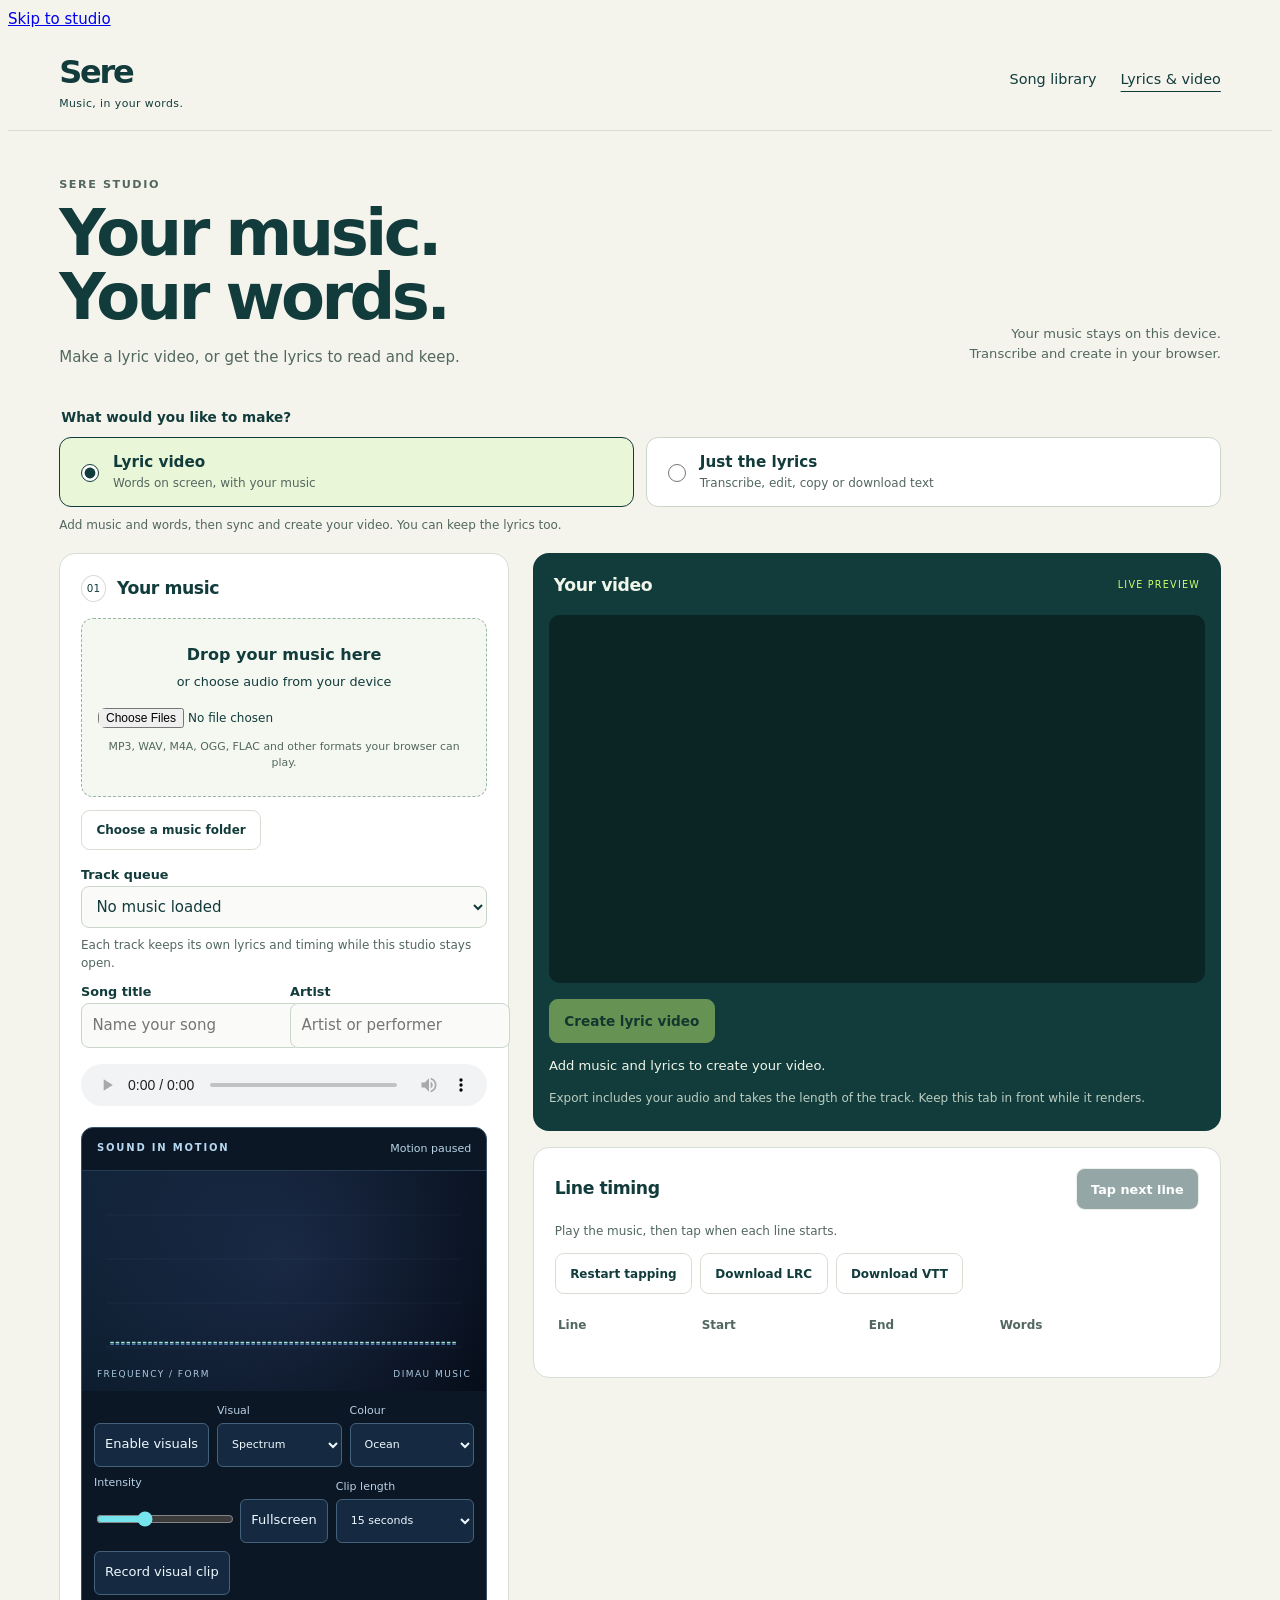
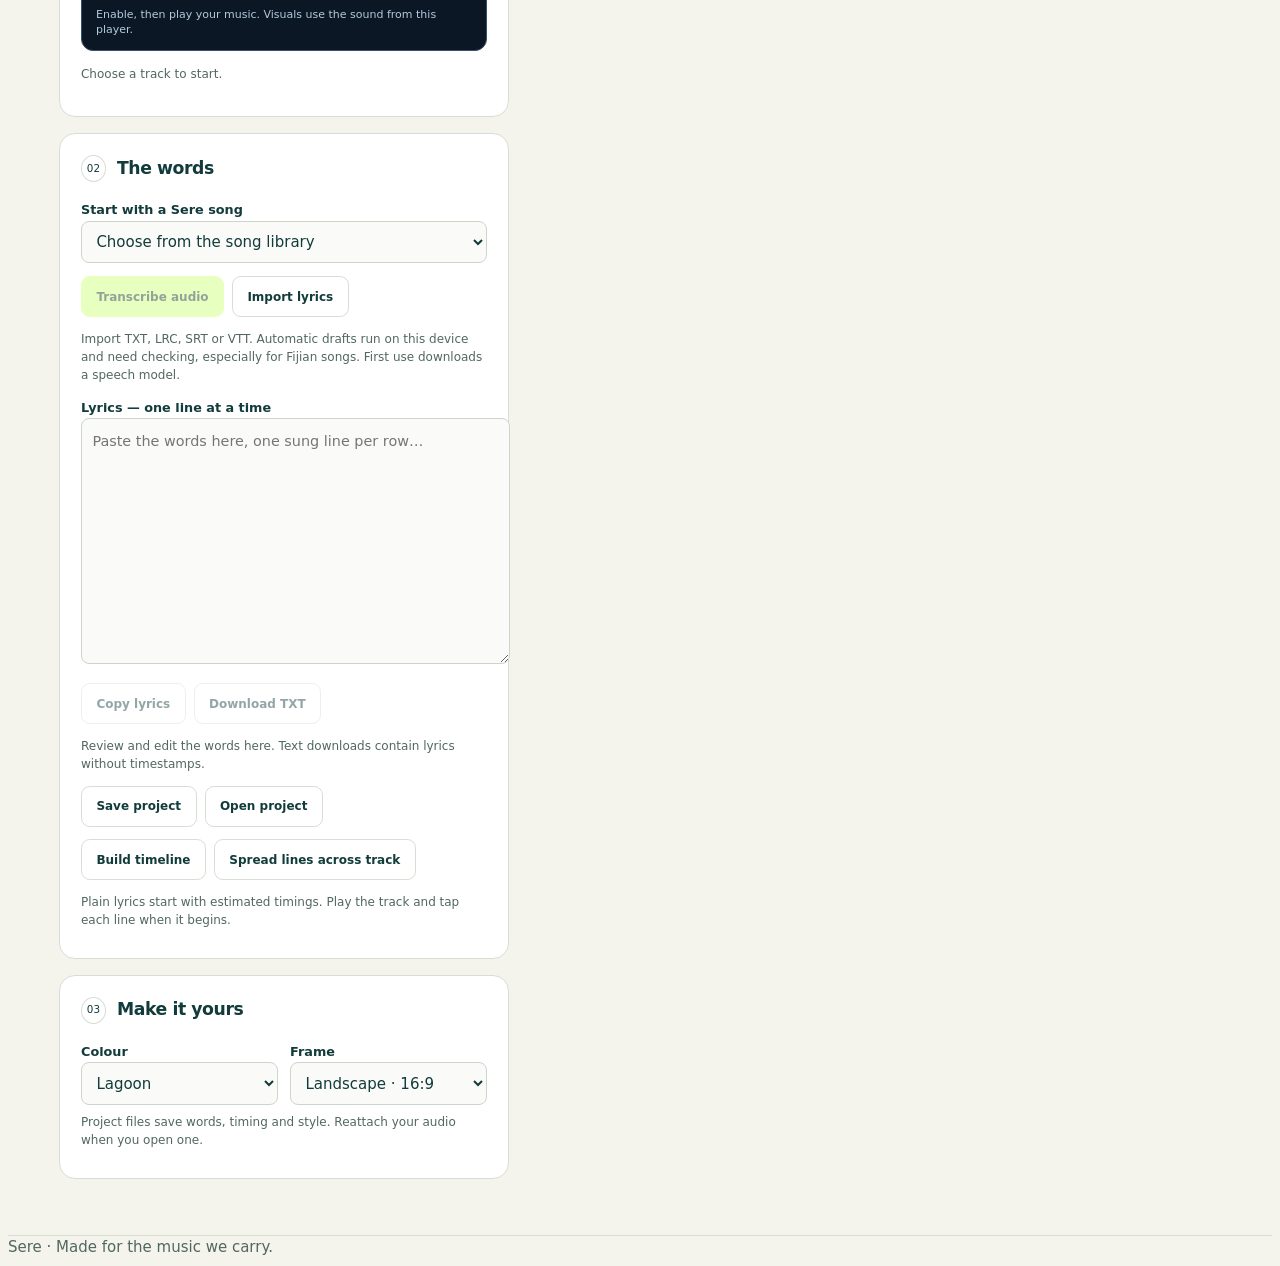
==== studio.html @ a0deb3d9 "Add real audio visuals and preserve Sere lyric-video audio routing" ====
<!doctype html>
<html lang="en">
<head><meta charset="utf-8"><meta name="viewport" content="width=device-width,initial-scale=1"><meta name="description" content="Turn your music into a lyric video, or transcribe, edit and download just the lyrics with Sere."><title>Lyrics & Video Studio · Sere</title><link rel="stylesheet" href="studio.css"></head>
<body>
<a class="skip" href="#main">Skip to studio</a>
<header class="topbar"><a class="brand" href="index.html">Sere<span>Music, in your words.</span></a><nav aria-label="Main"><a href="index.html">Song library</a><a href="studio.html" aria-current="page">Lyrics & video</a></nav></header>
<main id="main">
<div class="intro"><div><p class="eyebrow">SERE STUDIO</p><h1>Your music.<br>Your words.</h1><p>Make a lyric video, or get the lyrics to read and keep.</p></div><p class="local-note">Your music stays on this device.<br>Transcribe and create in your browser.</p></div>
<fieldset class="output-choice"><legend>What would you like to make?</legend><label><input type="radio" name="output" value="video" checked><span><strong>Lyric video</strong><small>Words on screen, with your music</small></span></label><label><input type="radio" name="output" value="lyrics"><span><strong>Just the lyrics</strong><small>Transcribe, edit, copy or download text</small></span></label></fieldset>
<p id="mode-status" class="hint" role="status">Add music and words, then sync and create your video. You can keep the lyrics too.</p>
<div class="workspace">
<section class="editor" aria-label="Music and lyrics">
<div class="panel"><div class="step-title"><span>01</span><h2>Your music</h2></div>
<div id="drop-zone" class="drop-zone"><label for="music-file"><strong>Drop your music here</strong><span>or choose audio from your device</span></label><input id="music-file" type="file" accept="audio/*,.mp3,.wav,.m4a,.ogg,.flac,.opus" multiple><p>MP3, WAV, M4A, OGG, FLAC and other formats your browser can play.</p></div>
<div class="toolbar"><label class="file-button" for="music-folder">Choose a music folder<input id="music-folder" type="file" accept="audio/*" webkitdirectory multiple></label></div>
<label for="queue">Track queue</label><select id="queue"><option value="">No music loaded</option></select><p class="hint">Each track keeps its own lyrics and timing while this studio stays open.</p>
<div class="fields"><div><label for="title">Song title</label><input id="title" maxlength="160" placeholder="Name your song"></div><div><label for="artist">Artist</label><input id="artist" maxlength="160" placeholder="Artist or performer"></div></div>
<audio id="track" controls preload="metadata" aria-label="Your music"></audio>
<dimau-music-visualiser id="music-visuals" for="track" export></dimau-music-visualiser>
<p id="music-status" role="status">Choose a track to start.</p></div>
<div class="panel"><div class="step-title"><span>02</span><h2>The words</h2></div>
<label for="library-song">Start with a Sere song</label><select id="library-song"><option value="">Choose from the song library</option></select>
<div id="source-audio-panel" hidden><label for="source-audio">Available source recordings</label><select id="source-audio"></select><div class="toolbar"><button id="use-source-audio" type="button">Load source recording</button><button id="cancel-source-audio" type="button" hidden>Cancel loading</button></div><p class="hint">Vocal and accompaniment versions are labelled separately. A source must allow browser access to load here; its original link stays available below.</p></div>
<div class="toolbar"><button id="transcribe" class="primary" type="button" disabled>Transcribe audio</button><button id="cancel-transcribe" type="button" hidden>Cancel transcription</button><label class="file-button" for="lyrics-file">Import lyrics<input id="lyrics-file" type="file" accept=".txt,.lrc,.srt,.vtt,.json"></label></div>
<p class="hint">Import TXT, LRC, SRT or VTT. Automatic drafts run on this device and need checking, especially for Fijian songs. First use downloads a speech model.</p>
<p id="transcribe-status" role="status"></p>
<label for="lyrics">Lyrics — one line at a time</label><textarea id="lyrics" rows="10" maxlength="200000" placeholder="Paste the words here, one sung line per row…" spellcheck="false"></textarea>
<div class="toolbar"><button id="copy-lyrics" type="button" disabled>Copy lyrics</button><button id="download-lyrics" type="button" disabled>Download TXT</button></div>
<p id="lyrics-status" class="hint" role="status">Review and edit the words here. Text downloads contain lyrics without timestamps.</p>
<textarea id="copy-fallback" rows="4" readonly hidden aria-label="Lyrics ready to copy" spellcheck="false"></textarea>
<p id="library-source" class="hint"></p>
<div class="toolbar"><button id="save-project" type="button">Save project</button><label class="file-button" for="project-file">Open project<input id="project-file" type="file" accept=".json"></label></div>
<div class="toolbar" data-video-only><button id="apply-lyrics" type="button">Build timeline</button><button id="spread" type="button">Spread lines across track</button></div>
<p class="hint" id="timing-note" data-video-only>Plain lyrics start with estimated timings. Play the track and tap each line when it begins.</p></div>
<div class="panel" data-video-only><div class="step-title"><span>03</span><h2>Make it yours</h2></div>
<div class="fields"><div><label for="theme">Colour</label><select id="theme"><option value="lagoon">Lagoon</option><option value="sunset">Sunset</option><option value="midnight">Midnight</option></select></div><div><label for="aspect">Frame</label><select id="aspect"><option value="landscape">Landscape · 16:9</option><option value="portrait">Portrait · 9:16</option><option value="square">Square · 1:1</option></select></div></div>
<p class="hint">Project files save words, timing and style. Reattach your audio when you open one.</p></div>
</section>
<section class="preview-column" aria-label="Video preview and export" data-video-only>
<div class="preview-card"><div class="preview-heading"><h2>Your video</h2><span>LIVE PREVIEW</span></div><div class="canvas-wrap"><canvas id="video-preview" width="1280" height="720" aria-label="Lyric video preview">Your browser needs canvas support to preview a lyric video.</canvas></div>
<div class="export-actions"><button id="export-video" class="primary" type="button" disabled>Create lyric video</button><button id="cancel-export" type="button" hidden>Cancel export</button><a id="download-video" class="primary" download hidden>Download video</a></div>
<progress id="export-progress" value="0" max="1" hidden aria-label="Video export progress"></progress><p id="export-status" role="status">Add music and lyrics to create your video.</p><p class="hint">Export includes your audio and takes the length of the track. Keep this tab in front while it renders.</p></div>
<div class="panel timeline-panel"><div class="timeline-heading"><h2>Line timing</h2><button id="tap" type="button" disabled>Tap next line</button></div><p id="tap-status" role="status">Play the music, then tap when each line starts.</p>
<div class="toolbar"><button id="reset-taps" type="button">Restart tapping</button><button id="download-lrc" type="button">Download LRC</button><button id="download-vtt" type="button">Download VTT</button></div>
<div class="table-scroll"><table><caption class="sr-only">Editable lyric line start and end times in minutes and seconds</caption><thead><tr><th scope="col">Line</th><th scope="col">Start</th><th scope="col">End</th><th scope="col">Words</th></tr></thead><tbody id="timeline"></tbody></table></div>
<p id="validation" role="status"></p></div>
</section></div>
</main><footer>Sere · Made for the music we carry.</footer>
<script src="music-visualiser.js"></script><script src="songs.js"></script><script src="catalogue.js"></script><script type="module" src="studio.js"></script>
</body></html>
---- studio.css ----
@import url('style.css');
.output-choice{display:flex;flex-wrap:wrap;gap:.75rem;border:0;padding:0;margin:0 0 .6rem;min-width:0}.output-choice legend{font-size:.85rem;font-weight:650;margin-bottom:.6rem}.output-choice label{display:flex;align-items:center;gap:.7rem;flex:1;min-width:230px;border:1px solid #cbd5c9;border-radius:.75rem;background:white;padding:.85rem 1rem;margin:0;cursor:pointer}.output-choice label:has(input:checked){border-color:#123b3b;background:#eaf6d8}.output-choice input{width:1.1rem;height:1.1rem;flex:none;accent-color:#123b3b}.output-choice strong,.output-choice small{display:block}.output-choice strong{font-size:.95rem}.output-choice small{font-size:.75rem;font-weight:400;color:#526760}.lyrics-only{grid-template-columns:1fr!important}.lyrics-only .editor{grid-template-columns:minmax(280px,.8fr) minmax(350px,1.2fr);align-items:start}#mode-status{margin-bottom:1.2rem}#lyrics-status{min-height:1.5em}@media(max-width:720px){.lyrics-only .editor{grid-template-columns:1fr}.output-choice label{min-width:0;flex-basis:100%}}
:root{--bg:#f4f4ed;--deep:#123b3b;--accent:#ccff72;--muted:#526760;--line:#d7ded4}
body{background:var(--bg);color:var(--deep);font:15px/1.5 system-ui,sans-serif}button,input,select,textarea{font:inherit}button,.file-button,.primary{cursor:pointer;border:1px solid var(--line);background:#fff;color:var(--deep);padding:.65rem .9rem;border-radius:.55rem;font-weight:650;text-decoration:none;display:inline-flex;align-items:center;justify-content:center;gap:.4rem}button:hover,.file-button:hover{background:#edf3e7}button:disabled{opacity:.45;cursor:not-allowed}button:focus-visible,a:focus-visible,input:focus-visible,select:focus-visible,textarea:focus-visible{outline:3px solid #f1855e;outline-offset:3px}[hidden]{display:none!important}
.topbar{display:flex;align-items:center;justify-content:space-between;padding:1.1rem clamp(1rem,4vw,4rem);background:var(--bg);color:var(--deep);border-bottom:1px solid var(--line)}.brand{font-weight:850;font-size:2rem;text-decoration:none;letter-spacing:-.07em;color:var(--deep)}.brand span{display:block;font-size:.68rem;letter-spacing:.04em;font-weight:500}.topbar nav{display:flex;gap:1.5rem}.topbar nav a{font-size:.9rem;text-decoration:none;color:var(--deep)}.topbar nav a[aria-current]{text-decoration:underline;text-underline-offset:.45rem}
main{max-width:1520px;padding:2.5rem clamp(1rem,4vw,4rem);margin:auto}.intro{display:flex;align-items:end;justify-content:space-between;margin-bottom:2rem;gap:2rem}.intro h1{font-size:clamp(2.4rem,5vw,4.8rem);line-height:1.01;letter-spacing:-.055em;margin:.4rem 0 1rem;font-weight:750}.intro p{color:var(--muted);margin:.4rem 0}.eyebrow{letter-spacing:.14em;font-size:.7rem;font-weight:750}.local-note{font-size:.82rem;text-align:right;padding-bottom:.3rem}.workspace{display:grid;grid-template-columns:minmax(280px,.85fr) minmax(400px,1.3fr);gap:1.5rem;align-items:start}.editor{display:grid;gap:1rem}.panel{background:#fff;border:1px solid var(--line);border-radius:1rem;padding:1.3rem}.step-title{display:flex;align-items:center;gap:.7rem;margin-bottom:1rem}.step-title span{font-size:.65rem;border:1px solid var(--line);padding:.3rem;border-radius:50%}h2{font-size:1.08rem;letter-spacing:-.025em;margin:0}label{font-size:.8rem;margin:.7rem 0 .3rem;font-weight:650}input,select,textarea{background:#fafbf8;color:var(--deep);border:1px solid #cbd5c9;border-radius:.5rem;width:100%;padding:.65rem;min-width:0}textarea{resize:vertical;font-size:.9rem;line-height:1.55}.fields{display:grid;grid-template-columns:1fr 1fr;gap:.75rem}.drop-zone{border:1.5px dashed #96b5a6;background:#f5f8f1;padding:1.5rem 1rem;border-radius:.75rem;text-align:center}.drop-zone.dragging{background:#e1f3ce;border-color:var(--deep)}.drop-zone label{cursor:pointer;margin:0}.drop-zone strong{font-size:1rem}.drop-zone span{display:block;font-size:.8rem;font-weight:400;margin:.3rem}.drop-zone p{font-size:.68rem;color:var(--muted);margin:.65rem 0 0}.drop-zone input{margin-top:.75rem;font-size:.75rem;background:transparent;border:0;padding:0}audio{width:100%;margin-top:1rem;height:42px}.toolbar{display:flex;flex-wrap:wrap;gap:.5rem;margin:.8rem 0}.toolbar button,.file-button{font-size:.75rem}.file-button{margin:0;position:relative;overflow:hidden}.file-button input{position:absolute;opacity:0;width:100%;height:100%;inset:0;cursor:pointer}.file-button:focus-within{outline:3px solid #f1855e;outline-offset:2px}.hint{font-size:.75rem;color:var(--muted);margin:.5rem 0}.preview-column{display:grid;gap:1rem;position:sticky;top:1rem}.preview-card{border-radius:1rem;background:var(--deep);padding:1rem;color:#f0f6e9}.preview-heading{display:flex;align-items:center;justify-content:space-between;margin:.2rem .3rem 1rem}.preview-heading span{font-size:.6rem;letter-spacing:.13em;color:var(--accent)}.canvas-wrap{background:#0b2424;border-radius:.7rem;overflow:hidden;display:flex;justify-content:center;min-height:180px}canvas{display:block;width:100%;height:auto;max-height:65vh;object-fit:contain}.export-actions{display:flex;flex-wrap:wrap;gap:.6rem;margin:1rem 0 .5rem}.primary{background:var(--accent);border-color:var(--accent);color:#163322;font-size:.85rem}.primary:hover{background:#b8ed5c}.preview-card .hint{color:#bbcec1}.preview-card #export-status{font-size:.82rem;min-height:1.4em}progress{width:100%;accent-color:var(--accent)}.timeline-heading{display:flex;align-items:center;justify-content:space-between;gap:.6rem}.timeline-heading button{background:var(--deep);color:#fff;font-size:.8rem}.timeline-panel p{font-size:.75rem;color:var(--muted)}.table-scroll{overflow:auto;max-height:330px}table{width:100%;border-collapse:collapse;font-size:.75rem;text-align:left}th{position:sticky;top:0;background:#fff;z-index:1;font-weight:600;color:var(--muted);padding:.6rem .2rem}td{padding:.3rem .15rem;border-top:1px solid #edf0e9}td input{font-size:.72rem;padding:.4rem;width:5.7rem}td .line-words{width:100%;min-width:7rem}td button{padding:.3rem .45rem;font-size:.7rem}tr.active{background:#eaf6d8}tr.tapped{border-left:3px solid #21845f}#validation:not(:empty){color:#a23a21}#music-status{font-size:.75rem;color:var(--muted)}#transcribe-status{font-size:.75rem;min-height:0}footer{border-top:1px solid var(--line);margin-top:1rem;color:var(--muted)}.sr-only{position:absolute;width:1px;height:1px;overflow:hidden;clip:rect(0,0,0,0)}
@media(max-width:980px){.workspace{grid-template-columns:1fr 1fr;gap:1rem}main{padding:1.5rem 1rem}.panel{padding:1rem}.preview-column{position:static}}@media(max-width:720px){.workspace{grid-template-columns:1fr}.intro{align-items:start}.local-note{display:none}.topbar{padding:1rem}.topbar nav{gap:1rem}.topbar nav a{font-size:.78rem}.preview-column{position:static}.intro h1{font-size:3rem}.intro{margin-bottom:1.5rem}.preview-card{order:0}.fields{gap:.5rem}canvas{max-height:60vh}}

/* Keep the timing table inside its panel on narrow screens. */
.workspace > *, .panel {min-width:0}.table-scroll {max-width:100%}
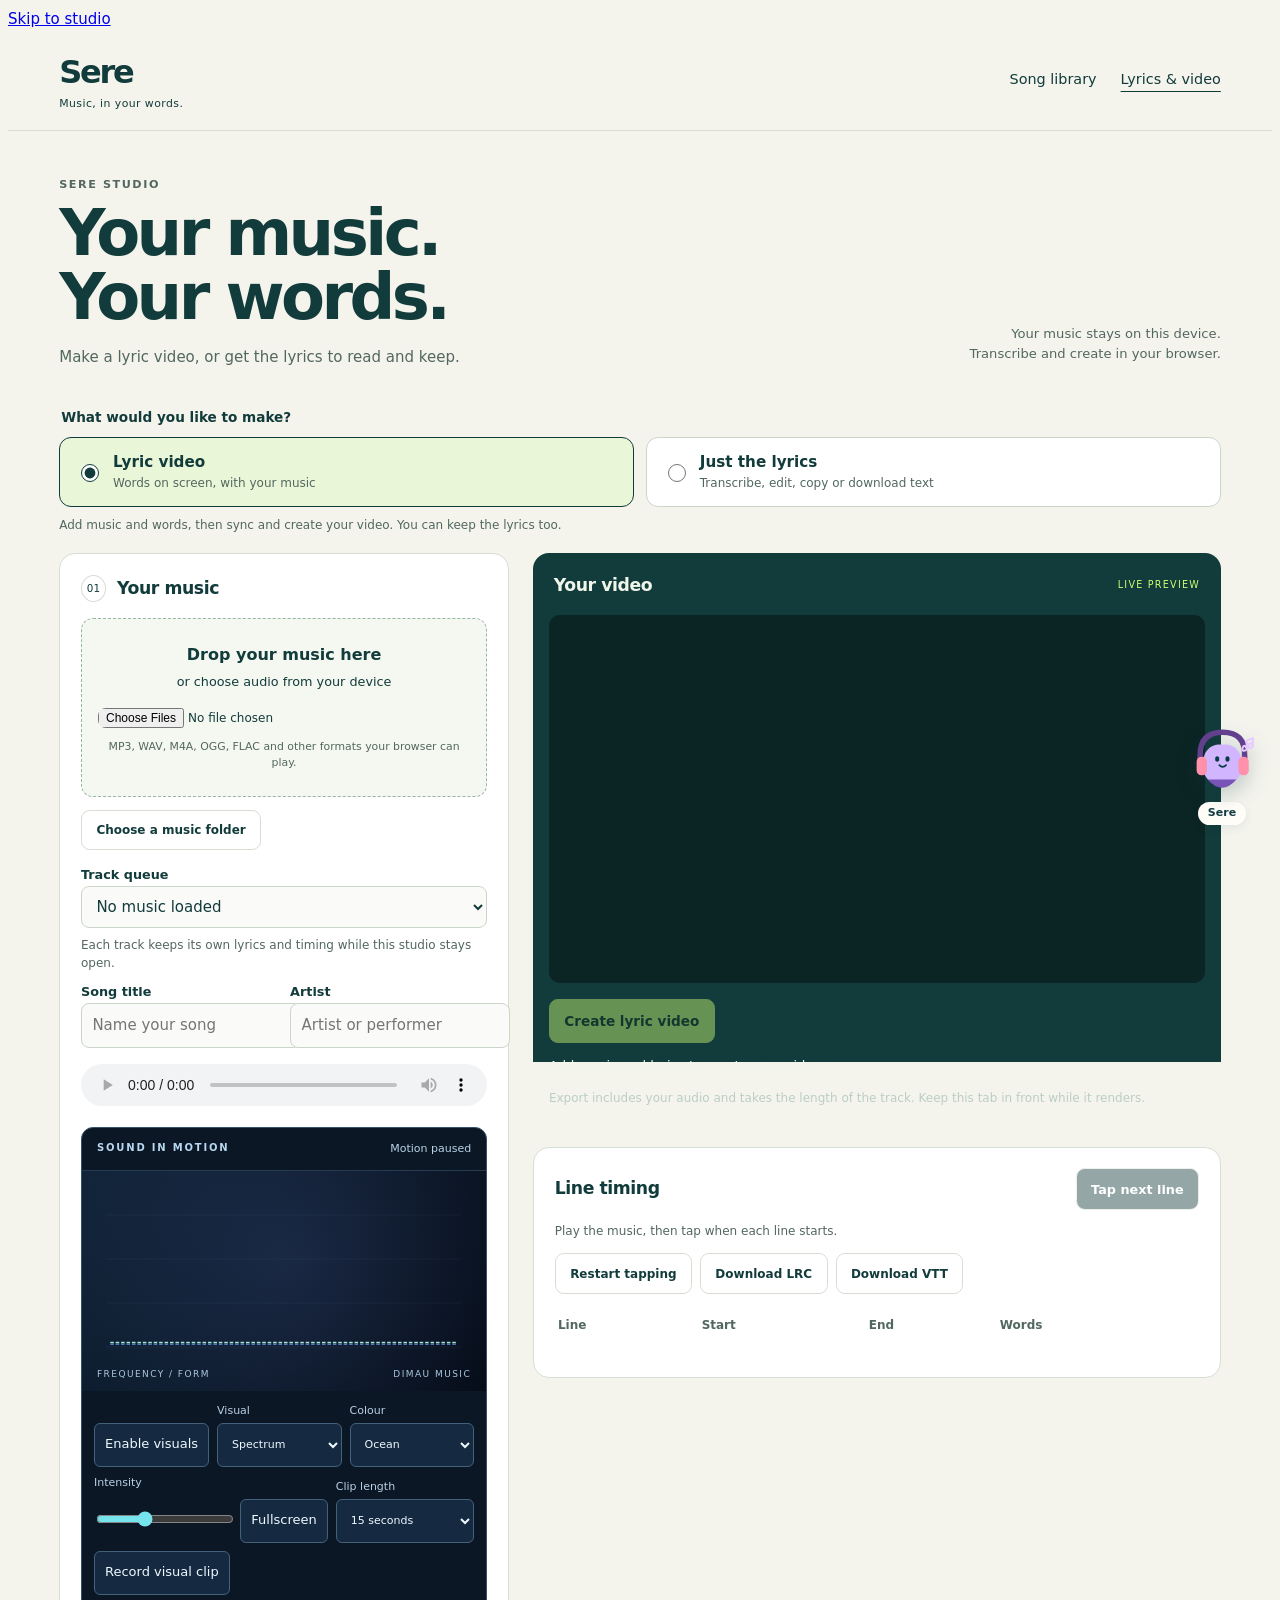
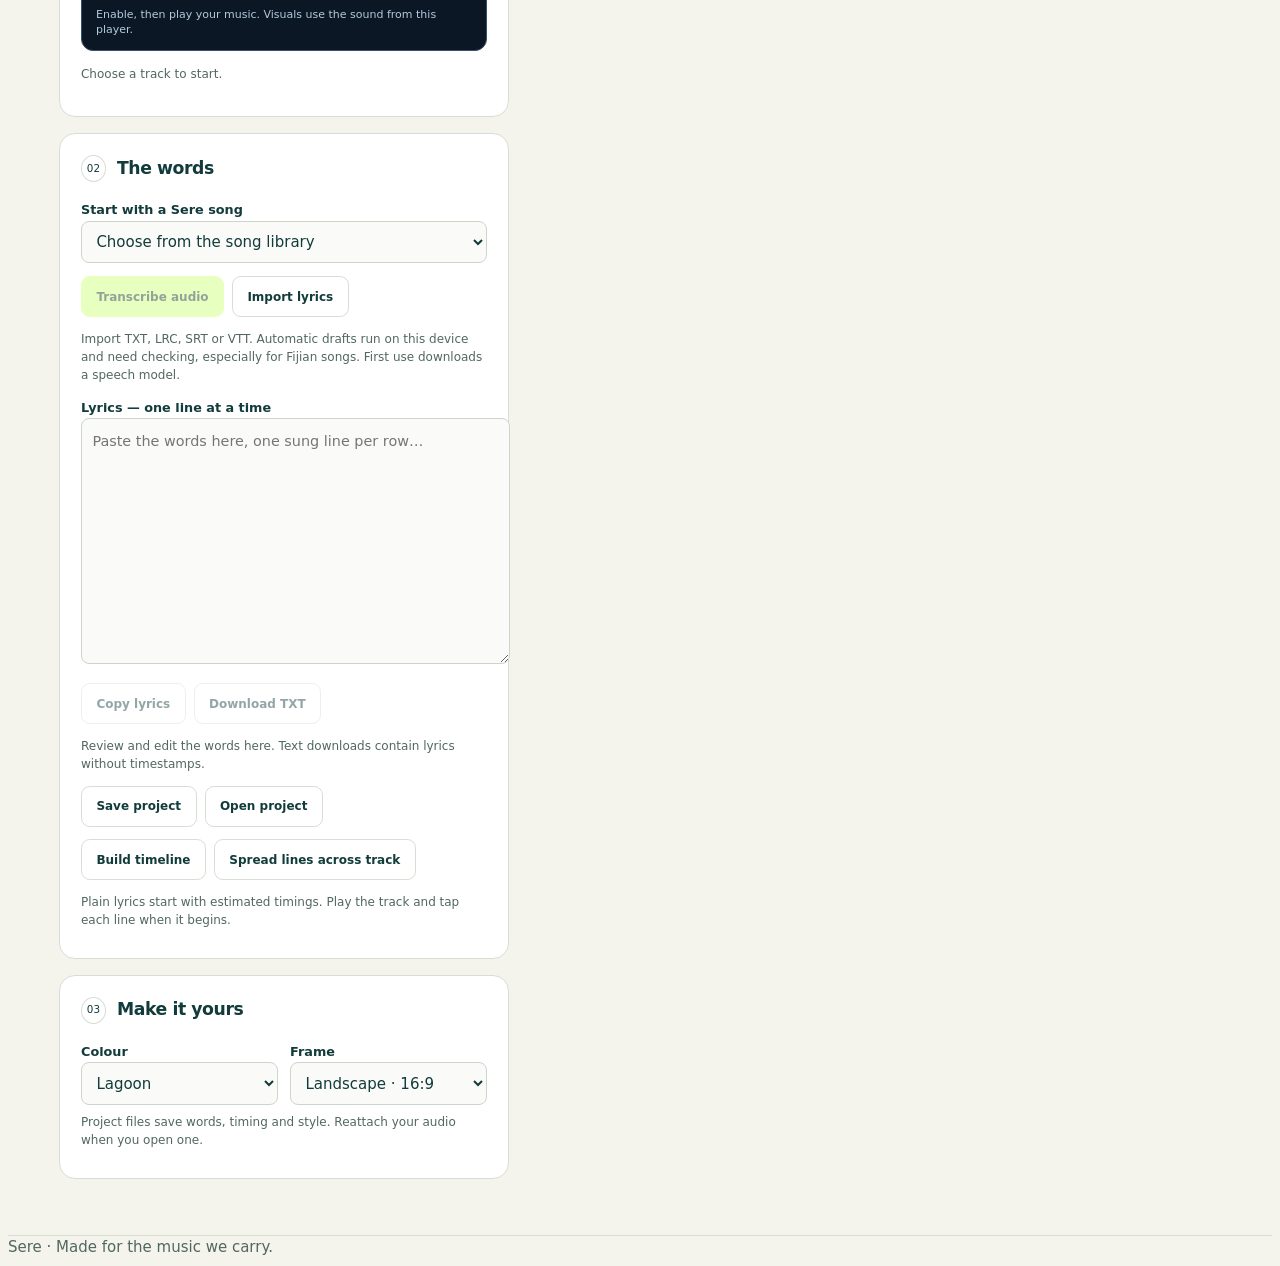
==== commit 366c34bc: "Install the customised Dimau app companion" ====
--- a/studio.html
+++ b/studio.html
@@ -47,4 +47,5 @@
 </section></div>
 </main><footer>Sere · Made for the music we carry.</footer>
 <script src="music-visualiser.js"></script><script src="songs.js"></script><script src="catalogue.js"></script><script type="module" src="studio.js"></script>
+<script src="/dimau-companion.js?v=20261025b" data-app="sere" defer></script>
 </body></html>
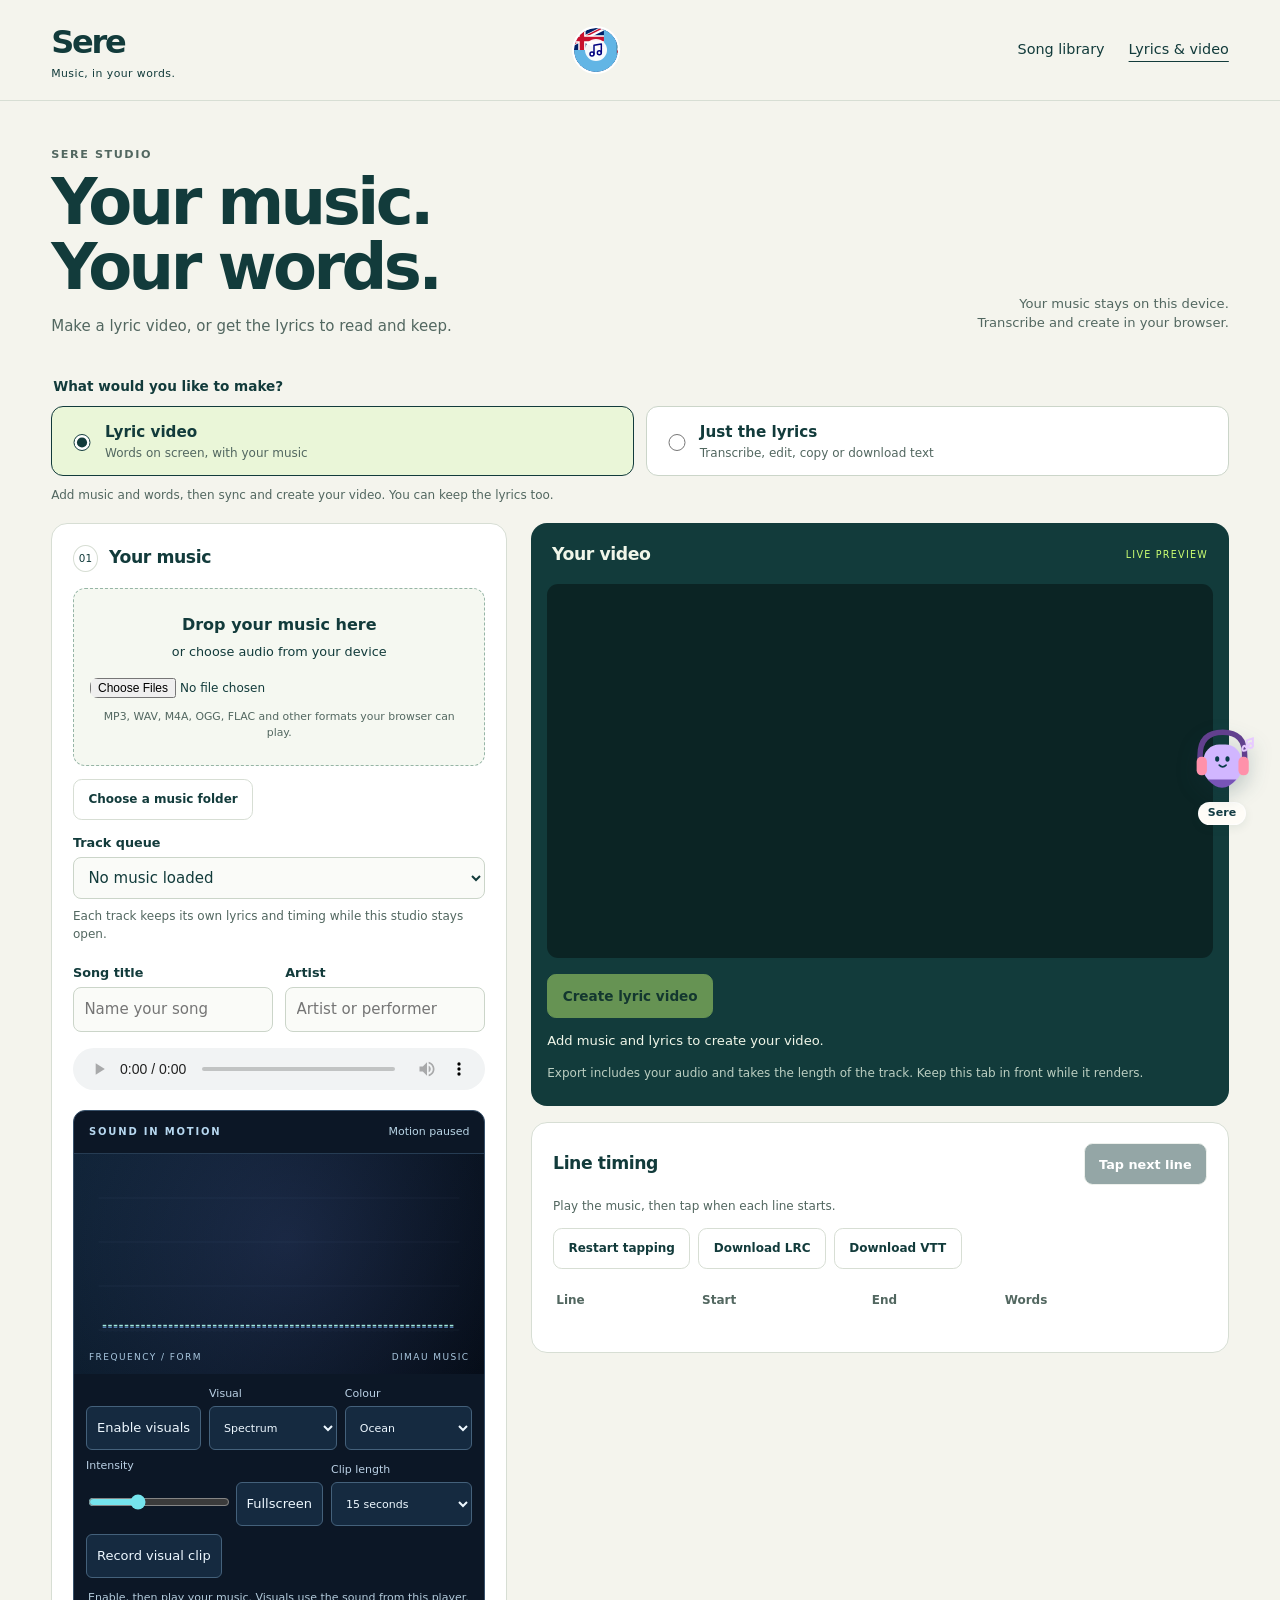
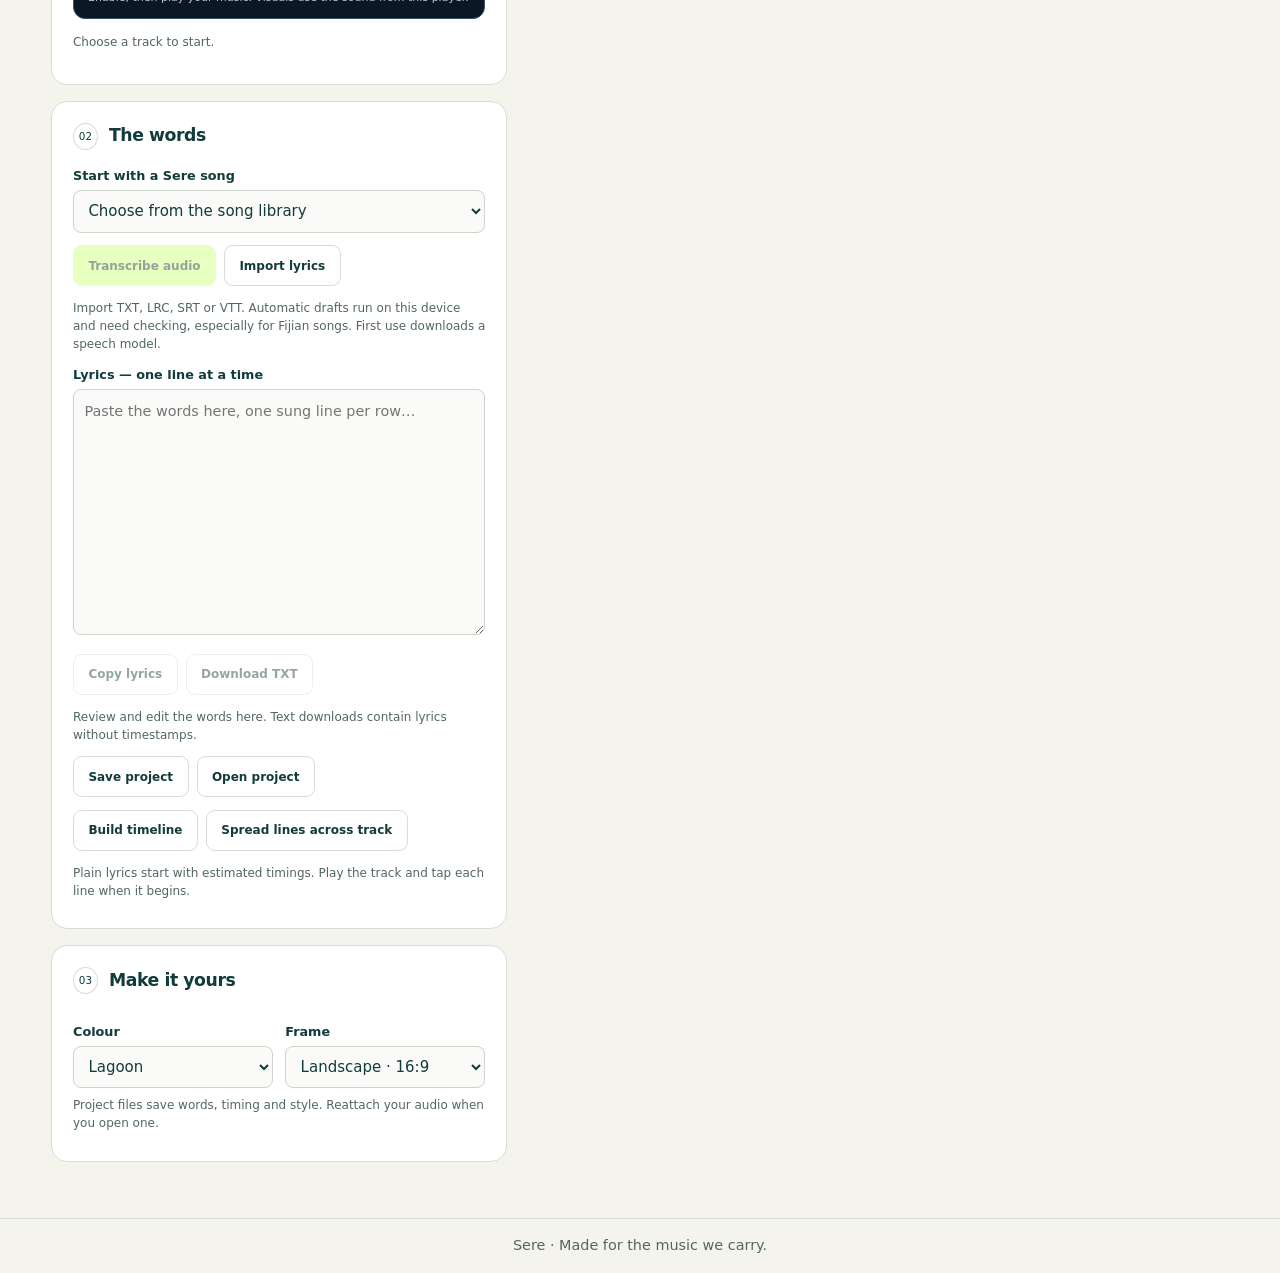
==== commit 442e83b6: "Connect the shared public Supabase music library" ====
--- a/studio.html
+++ b/studio.html
@@ -1,9 +1,10 @@
 <!doctype html>
 <html lang="en">
-<head><meta charset="utf-8"><meta name="viewport" content="width=device-width,initial-scale=1"><meta name="description" content="Turn your music into a lyric video, or transcribe, edit and download just the lyrics with Sere."><title>Lyrics & Video Studio · Sere</title><link rel="stylesheet" href="studio.css"></head>
+<head><meta charset="utf-8"><meta name="viewport" content="width=device-width,initial-scale=1"><meta name="description" content="Turn your music into a lyric video, or transcribe, edit and download just the lyrics with Sere."><title>Lyrics & Video Studio · Sere</title><link rel="stylesheet" href="studio.css?v=20261026-shared-music"><link rel="stylesheet" href="/shared-music/launcher.css?v=20261026-1">
+</head>
 <body>
 <a class="skip" href="#main">Skip to studio</a>
-<header class="topbar"><a class="brand" href="index.html">Sere<span>Music, in your words.</span></a><nav aria-label="Main"><a href="index.html">Song library</a><a href="studio.html" aria-current="page">Lyrics & video</a></nav></header>
+<header class="topbar"><a class="brand" href="index.html">Sere<span>Music, in your words.</span></a><span data-shared-music-slot></span><nav aria-label="Main"><a href="index.html">Song library</a><a href="studio.html" aria-current="page">Lyrics & video</a></nav></header>
 <main id="main">
 <div class="intro"><div><p class="eyebrow">SERE STUDIO</p><h1>Your music.<br>Your words.</h1><p>Make a lyric video, or get the lyrics to read and keep.</p></div><p class="local-note">Your music stays on this device.<br>Transcribe and create in your browser.</p></div>
 <fieldset class="output-choice"><legend>What would you like to make?</legend><label><input type="radio" name="output" value="video" checked><span><strong>Lyric video</strong><small>Words on screen, with your music</small></span></label><label><input type="radio" name="output" value="lyrics"><span><strong>Just the lyrics</strong><small>Transcribe, edit, copy or download text</small></span></label></fieldset>
@@ -48,4 +49,5 @@
 </main><footer>Sere · Made for the music we carry.</footer>
 <script src="music-visualiser.js"></script><script src="songs.js"></script><script src="catalogue.js"></script><script type="module" src="studio.js"></script>
 <script src="/dimau-companion.js?v=20261025b" data-app="sere" defer></script>
+<script src="/shared-music/launcher.js?v=20261026-1" defer></script>
 </body></html>
--- a/studio.css
+++ b/studio.css
@@ -2,9 +2,9 @@
 .output-choice{display:flex;flex-wrap:wrap;gap:.75rem;border:0;padding:0;margin:0 0 .6rem;min-width:0}.output-choice legend{font-size:.85rem;font-weight:650;margin-bottom:.6rem}.output-choice label{display:flex;align-items:center;gap:.7rem;flex:1;min-width:230px;border:1px solid #cbd5c9;border-radius:.75rem;background:white;padding:.85rem 1rem;margin:0;cursor:pointer}.output-choice label:has(input:checked){border-color:#123b3b;background:#eaf6d8}.output-choice input{width:1.1rem;height:1.1rem;flex:none;accent-color:#123b3b}.output-choice strong,.output-choice small{display:block}.output-choice strong{font-size:.95rem}.output-choice small{font-size:.75rem;font-weight:400;color:#526760}.lyrics-only{grid-template-columns:1fr!important}.lyrics-only .editor{grid-template-columns:minmax(280px,.8fr) minmax(350px,1.2fr);align-items:start}#mode-status{margin-bottom:1.2rem}#lyrics-status{min-height:1.5em}@media(max-width:720px){.lyrics-only .editor{grid-template-columns:1fr}.output-choice label{min-width:0;flex-basis:100%}}
 :root{--bg:#f4f4ed;--deep:#123b3b;--accent:#ccff72;--muted:#526760;--line:#d7ded4}
 body{background:var(--bg);color:var(--deep);font:15px/1.5 system-ui,sans-serif}button,input,select,textarea{font:inherit}button,.file-button,.primary{cursor:pointer;border:1px solid var(--line);background:#fff;color:var(--deep);padding:.65rem .9rem;border-radius:.55rem;font-weight:650;text-decoration:none;display:inline-flex;align-items:center;justify-content:center;gap:.4rem}button:hover,.file-button:hover{background:#edf3e7}button:disabled{opacity:.45;cursor:not-allowed}button:focus-visible,a:focus-visible,input:focus-visible,select:focus-visible,textarea:focus-visible{outline:3px solid #f1855e;outline-offset:3px}[hidden]{display:none!important}
-.topbar{display:flex;align-items:center;justify-content:space-between;padding:1.1rem clamp(1rem,4vw,4rem);background:var(--bg);color:var(--deep);border-bottom:1px solid var(--line)}.brand{font-weight:850;font-size:2rem;text-decoration:none;letter-spacing:-.07em;color:var(--deep)}.brand span{display:block;font-size:.68rem;letter-spacing:.04em;font-weight:500}.topbar nav{display:flex;gap:1.5rem}.topbar nav a{font-size:.9rem;text-decoration:none;color:var(--deep)}.topbar nav a[aria-current]{text-decoration:underline;text-underline-offset:.45rem}
+.topbar{display:flex;align-items:center;justify-content:space-between;flex-wrap:wrap;gap:16px;padding:1.1rem clamp(1rem,4vw,4rem);background:var(--bg);color:var(--deep);border-bottom:1px solid var(--line)}.brand{font-weight:850;font-size:2rem;text-decoration:none;letter-spacing:-.07em;color:var(--deep)}.brand span{display:block;font-size:.68rem;letter-spacing:.04em;font-weight:500}.topbar nav{display:flex;gap:1.5rem}.topbar nav a{font-size:.9rem;text-decoration:none;color:var(--deep)}.topbar nav a[aria-current]{text-decoration:underline;text-underline-offset:.45rem}
 main{max-width:1520px;padding:2.5rem clamp(1rem,4vw,4rem);margin:auto}.intro{display:flex;align-items:end;justify-content:space-between;margin-bottom:2rem;gap:2rem}.intro h1{font-size:clamp(2.4rem,5vw,4.8rem);line-height:1.01;letter-spacing:-.055em;margin:.4rem 0 1rem;font-weight:750}.intro p{color:var(--muted);margin:.4rem 0}.eyebrow{letter-spacing:.14em;font-size:.7rem;font-weight:750}.local-note{font-size:.82rem;text-align:right;padding-bottom:.3rem}.workspace{display:grid;grid-template-columns:minmax(280px,.85fr) minmax(400px,1.3fr);gap:1.5rem;align-items:start}.editor{display:grid;gap:1rem}.panel{background:#fff;border:1px solid var(--line);border-radius:1rem;padding:1.3rem}.step-title{display:flex;align-items:center;gap:.7rem;margin-bottom:1rem}.step-title span{font-size:.65rem;border:1px solid var(--line);padding:.3rem;border-radius:50%}h2{font-size:1.08rem;letter-spacing:-.025em;margin:0}label{font-size:.8rem;margin:.7rem 0 .3rem;font-weight:650}input,select,textarea{background:#fafbf8;color:var(--deep);border:1px solid #cbd5c9;border-radius:.5rem;width:100%;padding:.65rem;min-width:0}textarea{resize:vertical;font-size:.9rem;line-height:1.55}.fields{display:grid;grid-template-columns:1fr 1fr;gap:.75rem}.drop-zone{border:1.5px dashed #96b5a6;background:#f5f8f1;padding:1.5rem 1rem;border-radius:.75rem;text-align:center}.drop-zone.dragging{background:#e1f3ce;border-color:var(--deep)}.drop-zone label{cursor:pointer;margin:0}.drop-zone strong{font-size:1rem}.drop-zone span{display:block;font-size:.8rem;font-weight:400;margin:.3rem}.drop-zone p{font-size:.68rem;color:var(--muted);margin:.65rem 0 0}.drop-zone input{margin-top:.75rem;font-size:.75rem;background:transparent;border:0;padding:0}audio{width:100%;margin-top:1rem;height:42px}.toolbar{display:flex;flex-wrap:wrap;gap:.5rem;margin:.8rem 0}.toolbar button,.file-button{font-size:.75rem}.file-button{margin:0;position:relative;overflow:hidden}.file-button input{position:absolute;opacity:0;width:100%;height:100%;inset:0;cursor:pointer}.file-button:focus-within{outline:3px solid #f1855e;outline-offset:2px}.hint{font-size:.75rem;color:var(--muted);margin:.5rem 0}.preview-column{display:grid;gap:1rem;position:sticky;top:1rem}.preview-card{border-radius:1rem;background:var(--deep);padding:1rem;color:#f0f6e9}.preview-heading{display:flex;align-items:center;justify-content:space-between;margin:.2rem .3rem 1rem}.preview-heading span{font-size:.6rem;letter-spacing:.13em;color:var(--accent)}.canvas-wrap{background:#0b2424;border-radius:.7rem;overflow:hidden;display:flex;justify-content:center;min-height:180px}canvas{display:block;width:100%;height:auto;max-height:65vh;object-fit:contain}.export-actions{display:flex;flex-wrap:wrap;gap:.6rem;margin:1rem 0 .5rem}.primary{background:var(--accent);border-color:var(--accent);color:#163322;font-size:.85rem}.primary:hover{background:#b8ed5c}.preview-card .hint{color:#bbcec1}.preview-card #export-status{font-size:.82rem;min-height:1.4em}progress{width:100%;accent-color:var(--accent)}.timeline-heading{display:flex;align-items:center;justify-content:space-between;gap:.6rem}.timeline-heading button{background:var(--deep);color:#fff;font-size:.8rem}.timeline-panel p{font-size:.75rem;color:var(--muted)}.table-scroll{overflow:auto;max-height:330px}table{width:100%;border-collapse:collapse;font-size:.75rem;text-align:left}th{position:sticky;top:0;background:#fff;z-index:1;font-weight:600;color:var(--muted);padding:.6rem .2rem}td{padding:.3rem .15rem;border-top:1px solid #edf0e9}td input{font-size:.72rem;padding:.4rem;width:5.7rem}td .line-words{width:100%;min-width:7rem}td button{padding:.3rem .45rem;font-size:.7rem}tr.active{background:#eaf6d8}tr.tapped{border-left:3px solid #21845f}#validation:not(:empty){color:#a23a21}#music-status{font-size:.75rem;color:var(--muted)}#transcribe-status{font-size:.75rem;min-height:0}footer{border-top:1px solid var(--line);margin-top:1rem;color:var(--muted)}.sr-only{position:absolute;width:1px;height:1px;overflow:hidden;clip:rect(0,0,0,0)}
-@media(max-width:980px){.workspace{grid-template-columns:1fr 1fr;gap:1rem}main{padding:1.5rem 1rem}.panel{padding:1rem}.preview-column{position:static}}@media(max-width:720px){.workspace{grid-template-columns:1fr}.intro{align-items:start}.local-note{display:none}.topbar{padding:1rem}.topbar nav{gap:1rem}.topbar nav a{font-size:.78rem}.preview-column{position:static}.intro h1{font-size:3rem}.intro{margin-bottom:1.5rem}.preview-card{order:0}.fields{gap:.5rem}canvas{max-height:60vh}}
+@media(max-width:980px){.workspace{grid-template-columns:1fr 1fr;gap:1rem}main{padding:1.5rem 1rem}.panel{padding:1rem}.preview-column{position:static}}@media(max-width:720px){.workspace{grid-template-columns:1fr}.intro{align-items:start}.local-note{display:none}.topbar{padding:1rem}.topbar nav{gap:1rem;flex-basis:100%;justify-content:space-between}.topbar nav a{font-size:.78rem}.preview-column{position:static}.intro h1{font-size:3rem}.intro{margin-bottom:1.5rem}.preview-card{order:0}.fields{gap:.5rem}canvas{max-height:60vh}}
 
 /* Keep the timing table inside its panel on narrow screens. */
 .workspace > *, .panel {min-width:0}.table-scroll {max-width:100%}
--- a/shared-music/launcher.css
+++ b/shared-music/launcher.css
@@ -0,0 +1 @@
+[data-shared-music-slot]{display:inline-flex;align-items:center;justify-content:center;min-width:48px;min-height:48px;vertical-align:middle}.dsm-launcher-button{display:inline-grid;place-items:center;width:48px;height:48px;min-width:48px;min-height:48px;padding:2px;border:0;border-radius:50%;background:#fff;color:#10324d;cursor:pointer}.dsm-launcher-button img{display:block;width:44px;height:44px;border-radius:50%;animation:dsm-spin 12s linear infinite;animation-play-state:paused}.dsm-launcher-button[data-shared-music-playing=true] img{animation-play-state:running}.dsm-launcher-button:focus-visible{outline:3px solid #006b8c;outline-offset:3px}.dsm-launcher-button[data-shared-music-error]{outline:2px solid #a13b19}@keyframes dsm-spin{to{transform:rotate(360deg)}}@media(prefers-reduced-motion:reduce){.dsm-launcher-button img{animation:none}}
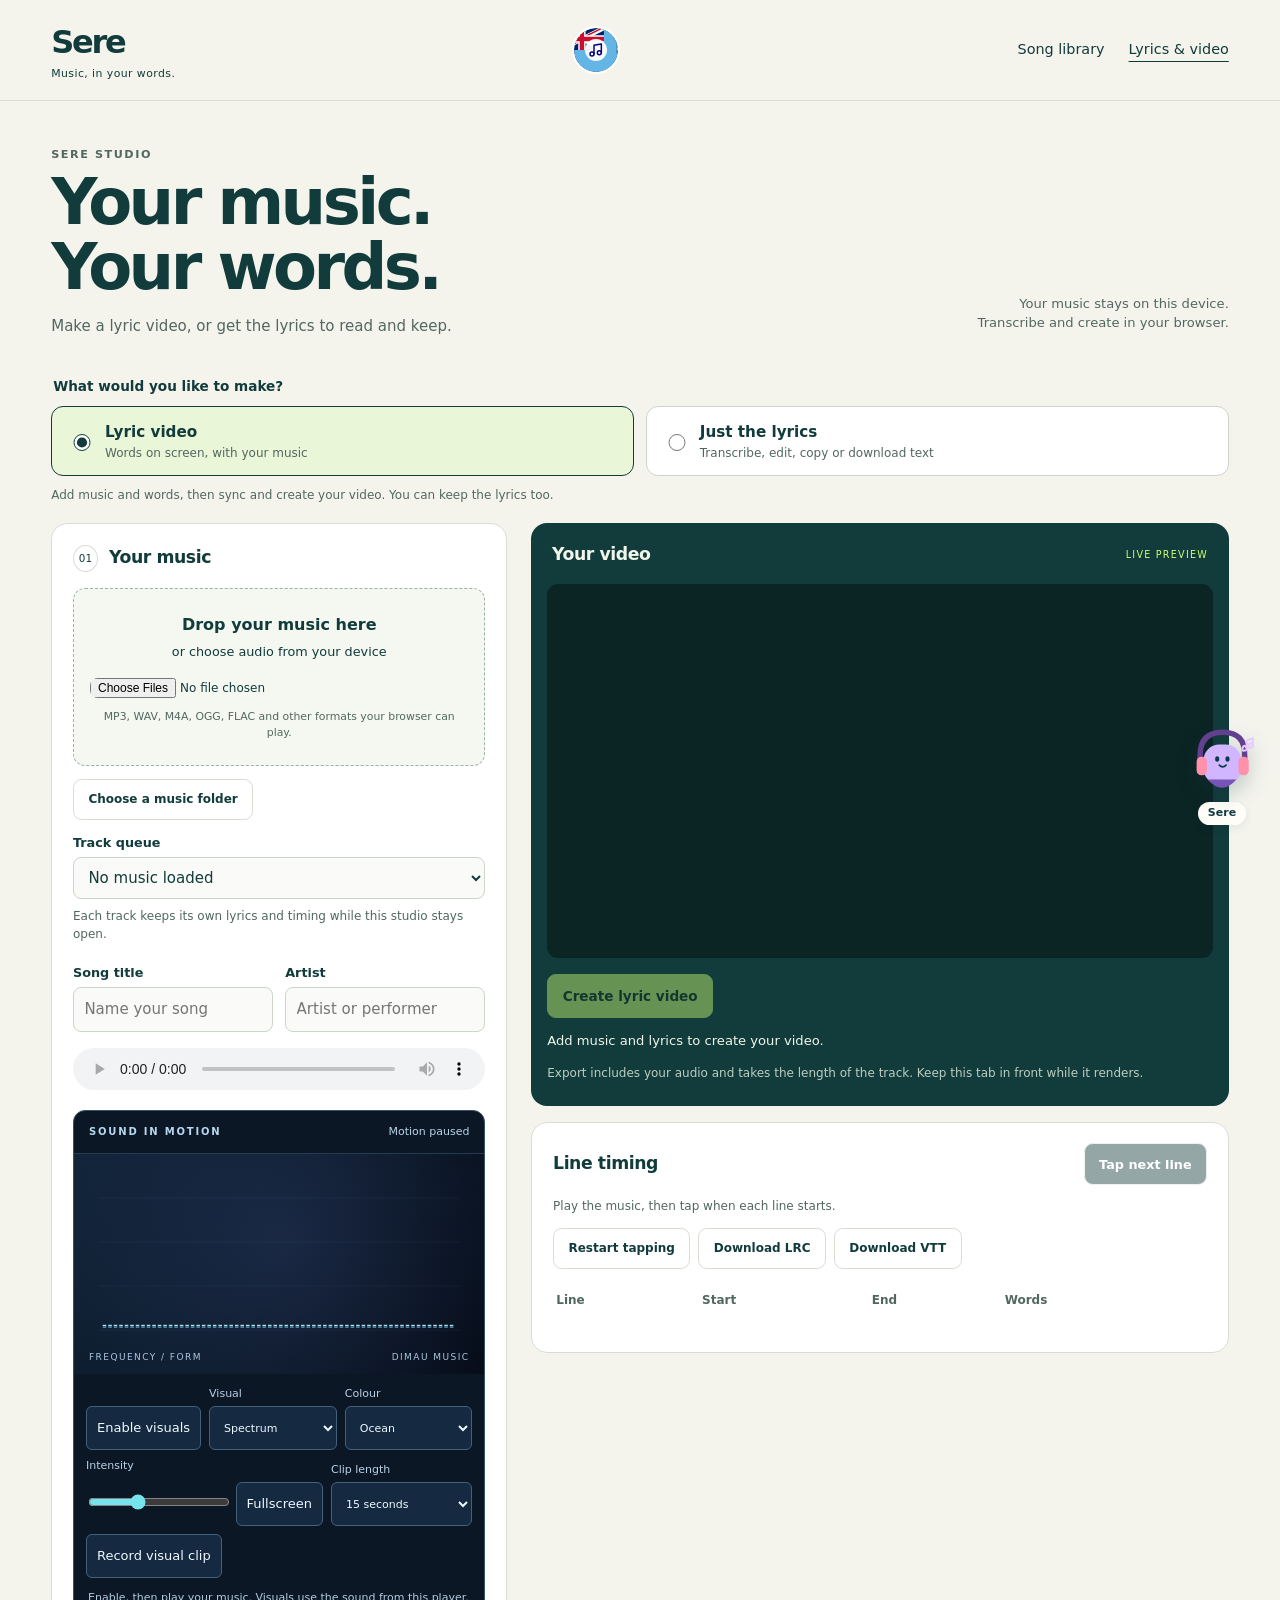
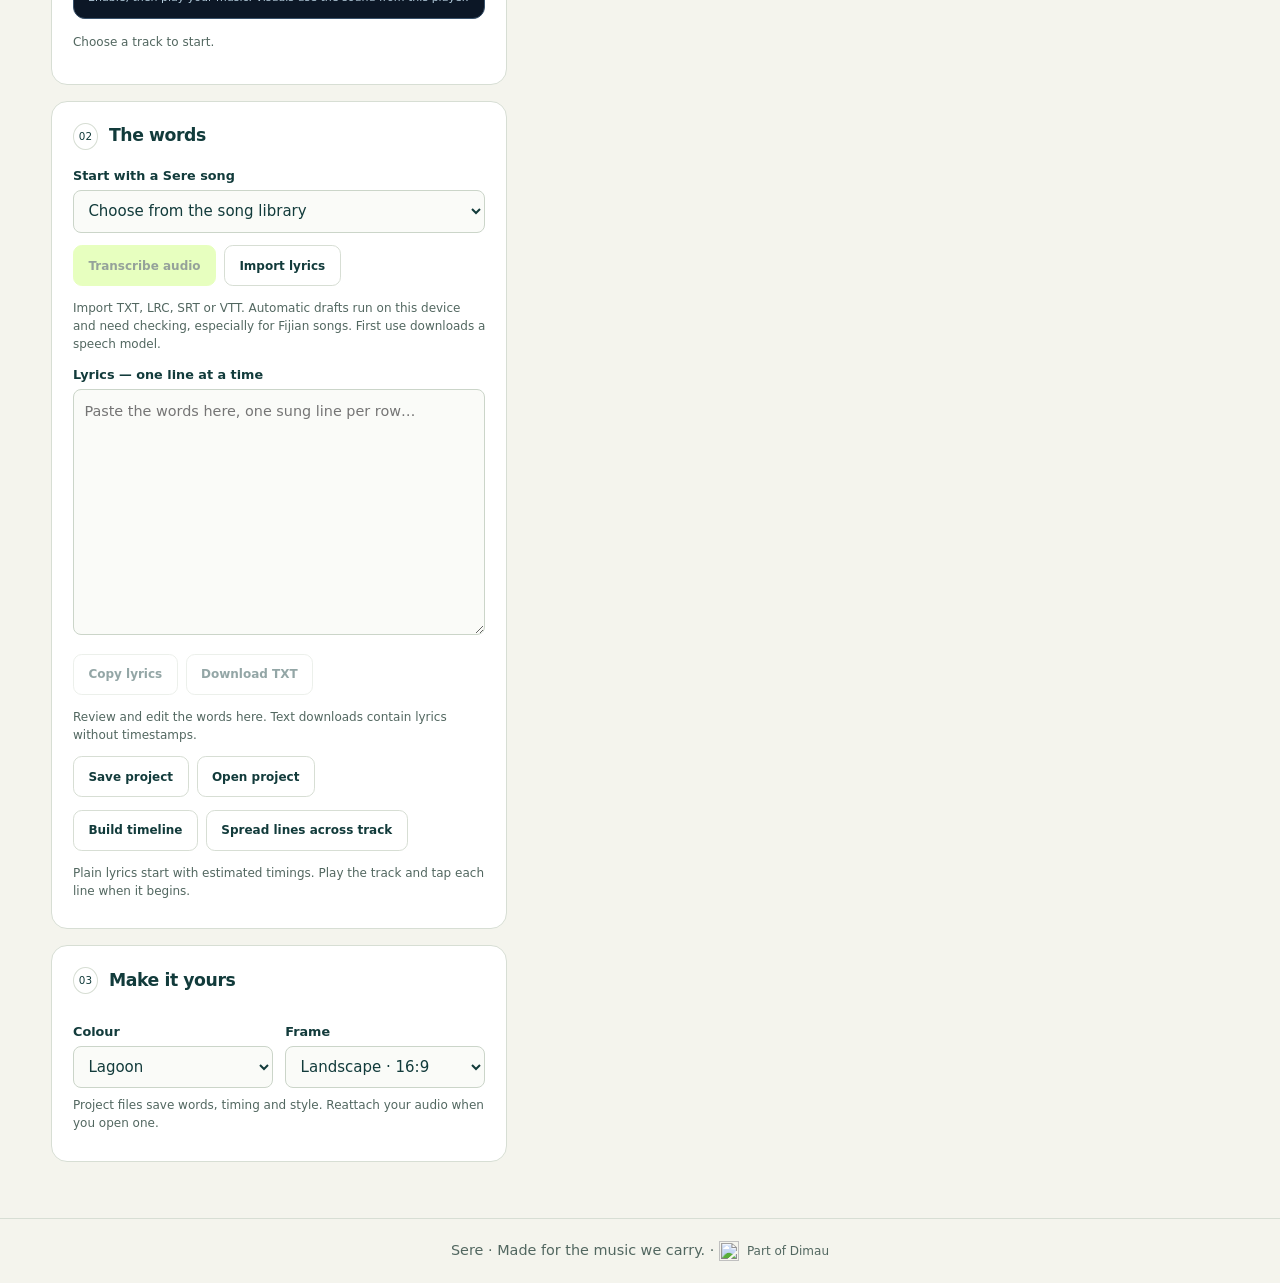
==== commit 3f45c9d1: "Keep Sere identity primary with quiet Dimau footer" ====
--- a/studio.html
+++ b/studio.html
@@ -46,7 +46,7 @@
 <div class="table-scroll"><table><caption class="sr-only">Editable lyric line start and end times in minutes and seconds</caption><thead><tr><th scope="col">Line</th><th scope="col">Start</th><th scope="col">End</th><th scope="col">Words</th></tr></thead><tbody id="timeline"></tbody></table></div>
 <p id="validation" role="status"></p></div>
 </section></div>
-</main><footer>Sere · Made for the music we carry.</footer>
+</main><footer>Sere · Made for the music we carry. · <span data-dimau-endorsement><img src="https://dimau-ops.vercel.app/dimau-owner-logo-20260920.png" alt="" width="20" height="20"><span>Part of Dimau</span></span></footer>
 <script src="music-visualiser.js"></script><script src="songs.js"></script><script src="catalogue.js"></script><script type="module" src="studio.js"></script>
 <script src="/dimau-companion.js?v=20261025b" data-app="sere" defer></script>
 <script src="/shared-music/launcher.js?v=20261026-1" defer></script>
--- a/studio.css
+++ b/studio.css
@@ -8,3 +8,6 @@
 
 /* Keep the timing table inside its panel on narrow screens. */
 .workspace > *, .panel {min-width:0}.table-scroll {max-width:100%}
+
+/* Quiet parent endorsement in the existing native footer. */
+[data-dimau-endorsement]{display:inline-flex;min-height:32px;align-items:center;gap:8px;font-size:12px;line-height:1.4;vertical-align:middle;color:inherit}[data-dimau-endorsement] img{display:block;width:20px;height:20px;max-width:none;object-fit:contain;flex:none;margin:0;border:0;box-shadow:none}
